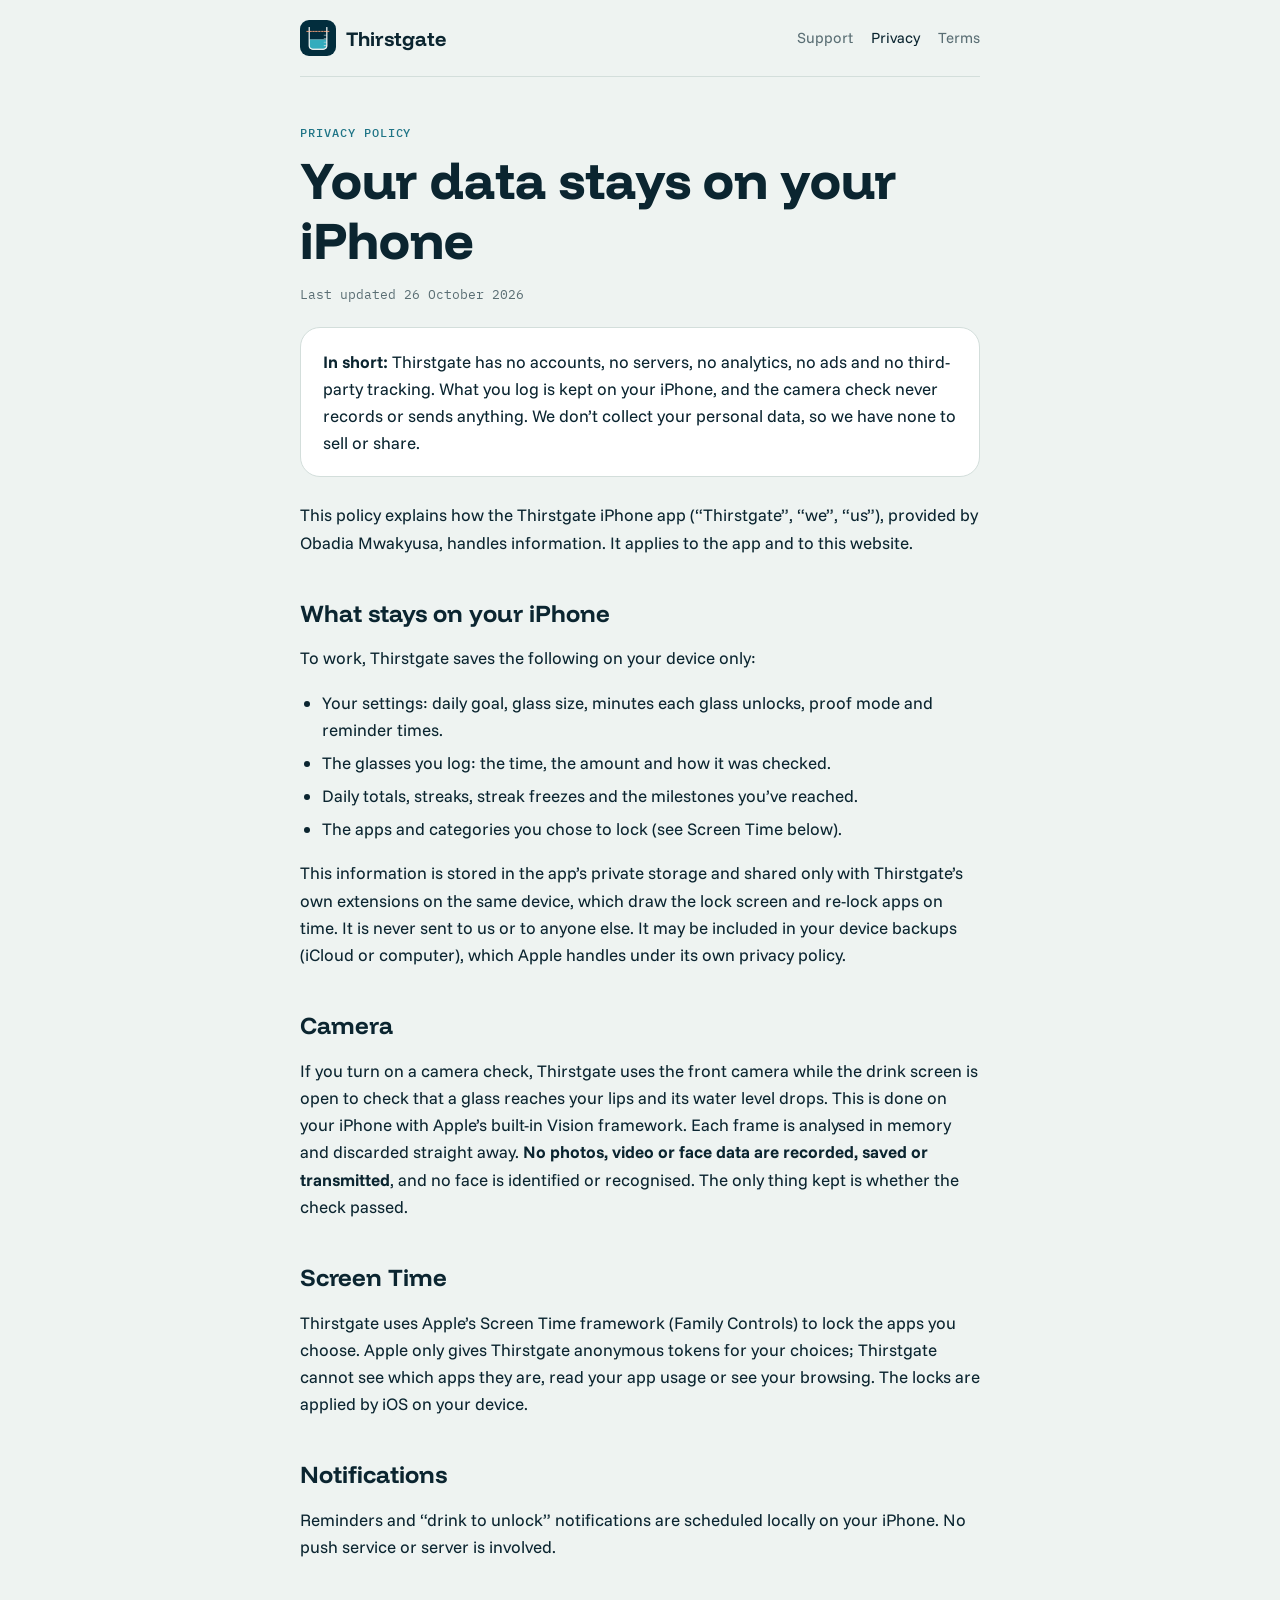
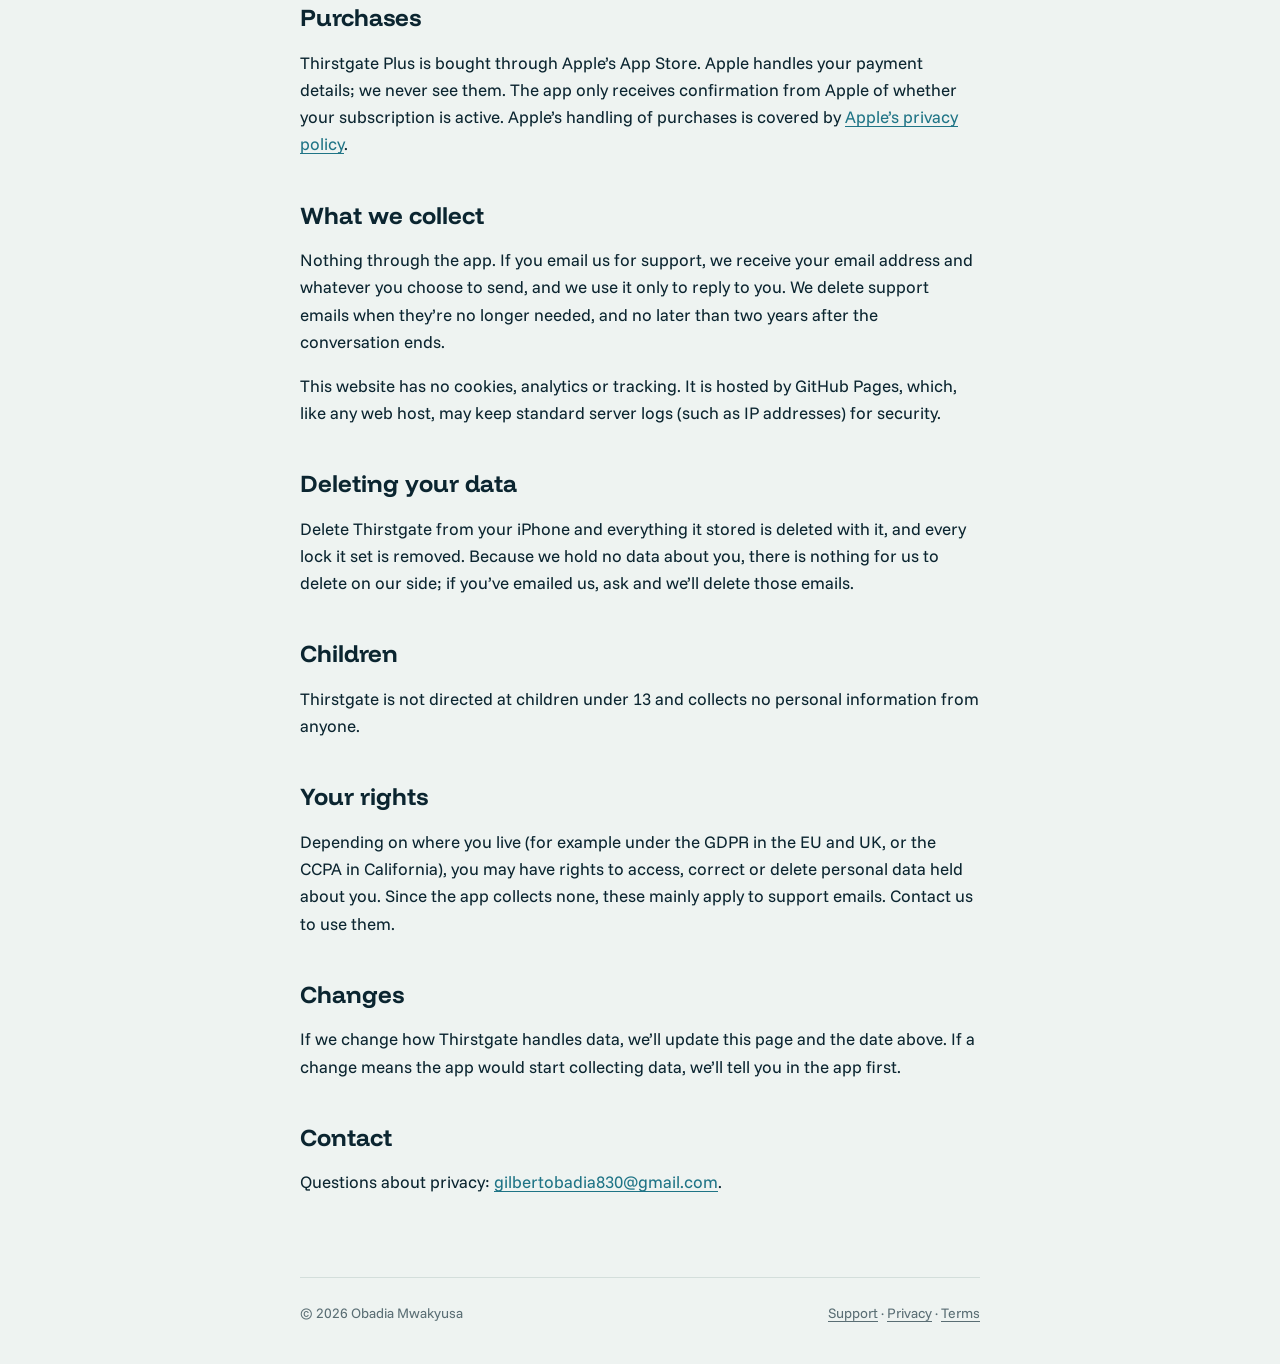
==== privacy.html @ 82e7d53f "Thirstgate website: home, support, privacy and terms Co-Authored-By: Claude Opus 5.5 <noreply@anthro" ====
<!doctype html>
<html lang="en">
<head>
  <meta charset="utf-8">
  <meta name="viewport" content="width=device-width, initial-scale=1">
  <title>Thirstgate Privacy</title>
  <meta name="description" content="Thirstgate’s privacy policy. Your data stays on your iPhone.">
  <link rel="icon" href="icon.png">
  <link rel="preconnect" href="https://fonts.googleapis.com">
  <link rel="preconnect" href="https://fonts.gstatic.com" crossorigin>
  <link href="https://fonts.googleapis.com/css2?family=Funnel+Display:wght@500;700;800&family=Funnel+Sans:wght@400;600&family=IBM+Plex+Mono:wght@500&display=swap" rel="stylesheet">
  <link rel="stylesheet" href="style.css">
</head>
<body>
  <div class="wrap">
    <header class="site">
      <a class="brand" href="./"><img src="icon.png" alt="">Thirstgate</a>
      <nav>
        <a href="support.html">Support</a>
        <a href="privacy.html" aria-current="page">Privacy</a>
        <a href="terms.html">Terms</a>
      </nav>
    </header>

    <main>
      <p class="eyebrow">Privacy policy</p>
      <h1>Your data stays on your iPhone</h1>
      <p class="updated">Last updated 26 October 2026</p>

      <div class="card">
        <p><strong>In short:</strong> Thirstgate has no accounts, no servers, no analytics, no ads and no third-party tracking. What you log is kept on your iPhone, and the camera check never records or sends anything. We don’t collect your personal data, so we have none to sell or share.</p>
      </div>

      <p>This policy explains how the Thirstgate iPhone app (“Thirstgate”, “we”, “us”), provided by Obadia Mwakyusa, handles information. It applies to the app and to this website.</p>

      <h2>What stays on your iPhone</h2>
      <p>To work, Thirstgate saves the following on your device only:</p>
      <ul>
        <li>Your settings: daily goal, glass size, minutes each glass unlocks, proof mode and reminder times.</li>
        <li>The glasses you log: the time, the amount and how it was checked.</li>
        <li>Daily totals, streaks, streak freezes and the milestones you’ve reached.</li>
        <li>The apps and categories you chose to lock (see Screen Time below).</li>
      </ul>
      <p>This information is stored in the app’s private storage and shared only with Thirstgate’s own extensions on the same device, which draw the lock screen and re-lock apps on time. It is never sent to us or to anyone else. It may be included in your device backups (iCloud or computer), which Apple handles under its own privacy policy.</p>

      <h2>Camera</h2>
      <p>If you turn on a camera check, Thirstgate uses the front camera while the drink screen is open to check that a glass reaches your lips and its water level drops. This is done on your iPhone with Apple’s built-in Vision framework. Each frame is analysed in memory and discarded straight away. <strong>No photos, video or face data are recorded, saved or transmitted</strong>, and no face is identified or recognised. The only thing kept is whether the check passed.</p>

      <h2>Screen Time</h2>
      <p>Thirstgate uses Apple’s Screen Time framework (Family Controls) to lock the apps you choose. Apple only gives Thirstgate anonymous tokens for your choices; Thirstgate cannot see which apps they are, read your app usage or see your browsing. The locks are applied by iOS on your device.</p>

      <h2>Notifications</h2>
      <p>Reminders and “drink to unlock” notifications are scheduled locally on your iPhone. No push service or server is involved.</p>

      <h2>Purchases</h2>
      <p>Thirstgate Plus is bought through Apple’s App Store. Apple handles your payment details; we never see them. The app only receives confirmation from Apple of whether your subscription is active. Apple’s handling of purchases is covered by <a href="https://www.apple.com/legal/privacy/">Apple’s privacy policy</a>.</p>

      <h2>What we collect</h2>
      <p>Nothing through the app. If you email us for support, we receive your email address and whatever you choose to send, and we use it only to reply to you. We delete support emails when they’re no longer needed, and no later than two years after the conversation ends.</p>
      <p>This website has no cookies, analytics or tracking. It is hosted by GitHub Pages, which, like any web host, may keep standard server logs (such as IP addresses) for security.</p>

      <h2>Deleting your data</h2>
      <p>Delete Thirstgate from your iPhone and everything it stored is deleted with it, and every lock it set is removed. Because we hold no data about you, there is nothing for us to delete on our side; if you’ve emailed us, ask and we’ll delete those emails.</p>

      <h2>Children</h2>
      <p>Thirstgate is not directed at children under 13 and collects no personal information from anyone.</p>

      <h2>Your rights</h2>
      <p>Depending on where you live (for example under the GDPR in the EU and UK, or the CCPA in California), you may have rights to access, correct or delete personal data held about you. Since the app collects none, these mainly apply to support emails. Contact us to use them.</p>

      <h2>Changes</h2>
      <p>If we change how Thirstgate handles data, we’ll update this page and the date above. If a change means the app would start collecting data, we’ll tell you in the app first.</p>

      <h2>Contact</h2>
      <p>Questions about privacy: <a href="mailto:gilbertobadia830@gmail.com">gilbertobadia830@gmail.com</a>.</p>
    </main>

    <footer class="site">
      <span>© 2026 Obadia Mwakyusa</span>
      <span><a href="support.html">Support</a> · <a href="privacy.html">Privacy</a> · <a href="terms.html">Terms</a></span>
    </footer>
  </div>
</body>
</html>
---- style.css ----
:root {
  --porcelain: #EEF3F1;
  --paper: #FFFFFF;
  --ink: #0B2530;
  --muted: #5A6E74;
  --hairline: #D3DEDB;
  --water: #2E9AAE;
  --water-deep: #1F7486;
  --water-light: #7CCAD6;
  --accent: #C4421B;
  color-scheme: light;
}

@media (prefers-color-scheme: dark) {
  :root {
    --porcelain: #0B2530;
    --paper: #12313D;
    --ink: #EEF3F1;
    --muted: #9FB4B9;
    --hairline: #24485A;
    --water-deep: #7CCAD6;
    color-scheme: dark;
  }
}

* { box-sizing: border-box; }

body {
  margin: 0;
  background: var(--porcelain);
  color: var(--ink);
  font: 17px/1.6 "Funnel Sans", system-ui, -apple-system, sans-serif;
  -webkit-font-smoothing: antialiased;
}

a { color: var(--water-deep); text-underline-offset: 3px; }

.wrap { max-width: 720px; margin: 0 auto; padding: 0 20px; }

header.site {
  display: flex;
  align-items: center;
  justify-content: space-between;
  gap: 16px;
  padding: 20px 0;
  border-bottom: 1.5px solid var(--hairline);
}

.brand {
  display: flex;
  align-items: center;
  gap: 10px;
  color: inherit;
  text-decoration: none;
  font: 700 20px "Funnel Display", system-ui, sans-serif;
}

.brand img { width: 36px; height: 36px; border-radius: 9px; }

nav { display: flex; gap: 18px; flex-wrap: wrap; font-size: 15px; }
nav a { color: var(--muted); text-decoration: none; }
nav a[aria-current="page"], nav a:hover { color: var(--ink); }

main { padding: 48px 0 64px; }

.eyebrow {
  font: 500 12px "IBM Plex Mono", ui-monospace, monospace;
  letter-spacing: 0.08em;
  text-transform: uppercase;
  color: var(--water-deep);
  margin: 0 0 10px;
}

h1, h2, h3 { font-family: "Funnel Display", system-ui, sans-serif; line-height: 1.15; }
h1 { font-size: clamp(34px, 7vw, 52px); margin: 0 0 16px; font-weight: 800; }
h2 { font-size: 24px; margin: 44px 0 10px; }
h3 { font-size: 18px; margin: 26px 0 6px; }

.lede { font-size: 19px; color: var(--muted); margin: 0 0 8px; }
.updated { font: 13px "IBM Plex Mono", ui-monospace, monospace; color: var(--muted); }

.card {
  background: var(--paper);
  border: 1.5px solid var(--hairline);
  border-radius: 20px;
  padding: 20px 22px;
  margin: 24px 0;
}

.card p:first-child, .card h3:first-child { margin-top: 0; }
.card p:last-child { margin-bottom: 0; }

.button {
  display: inline-block;
  background: var(--ink);
  color: var(--porcelain);
  padding: 14px 22px;
  border-radius: 14px;
  font-weight: 600;
  text-decoration: none;
}

details {
  border-bottom: 1.5px solid var(--hairline);
  padding: 14px 0;
}
details summary { cursor: pointer; font-weight: 600; }
details p { margin: 10px 0 0; color: var(--muted); }

ul { padding-left: 22px; }
li { margin: 6px 0; }

.hero { display: grid; gap: 28px; align-items: center; }
.hero img { width: 120px; height: 120px; border-radius: 28px; box-shadow: 0 18px 40px rgba(11, 37, 48, 0.18); }

.features { display: grid; grid-template-columns: repeat(auto-fit, minmax(200px, 1fr)); gap: 12px; margin: 32px 0; }
.features .card { margin: 0; }

footer.site {
  border-top: 1.5px solid var(--hairline);
  padding: 24px 0 40px;
  font-size: 14px;
  color: var(--muted);
  display: flex;
  justify-content: space-between;
  flex-wrap: wrap;
  gap: 12px;
}
footer.site a { color: var(--muted); }
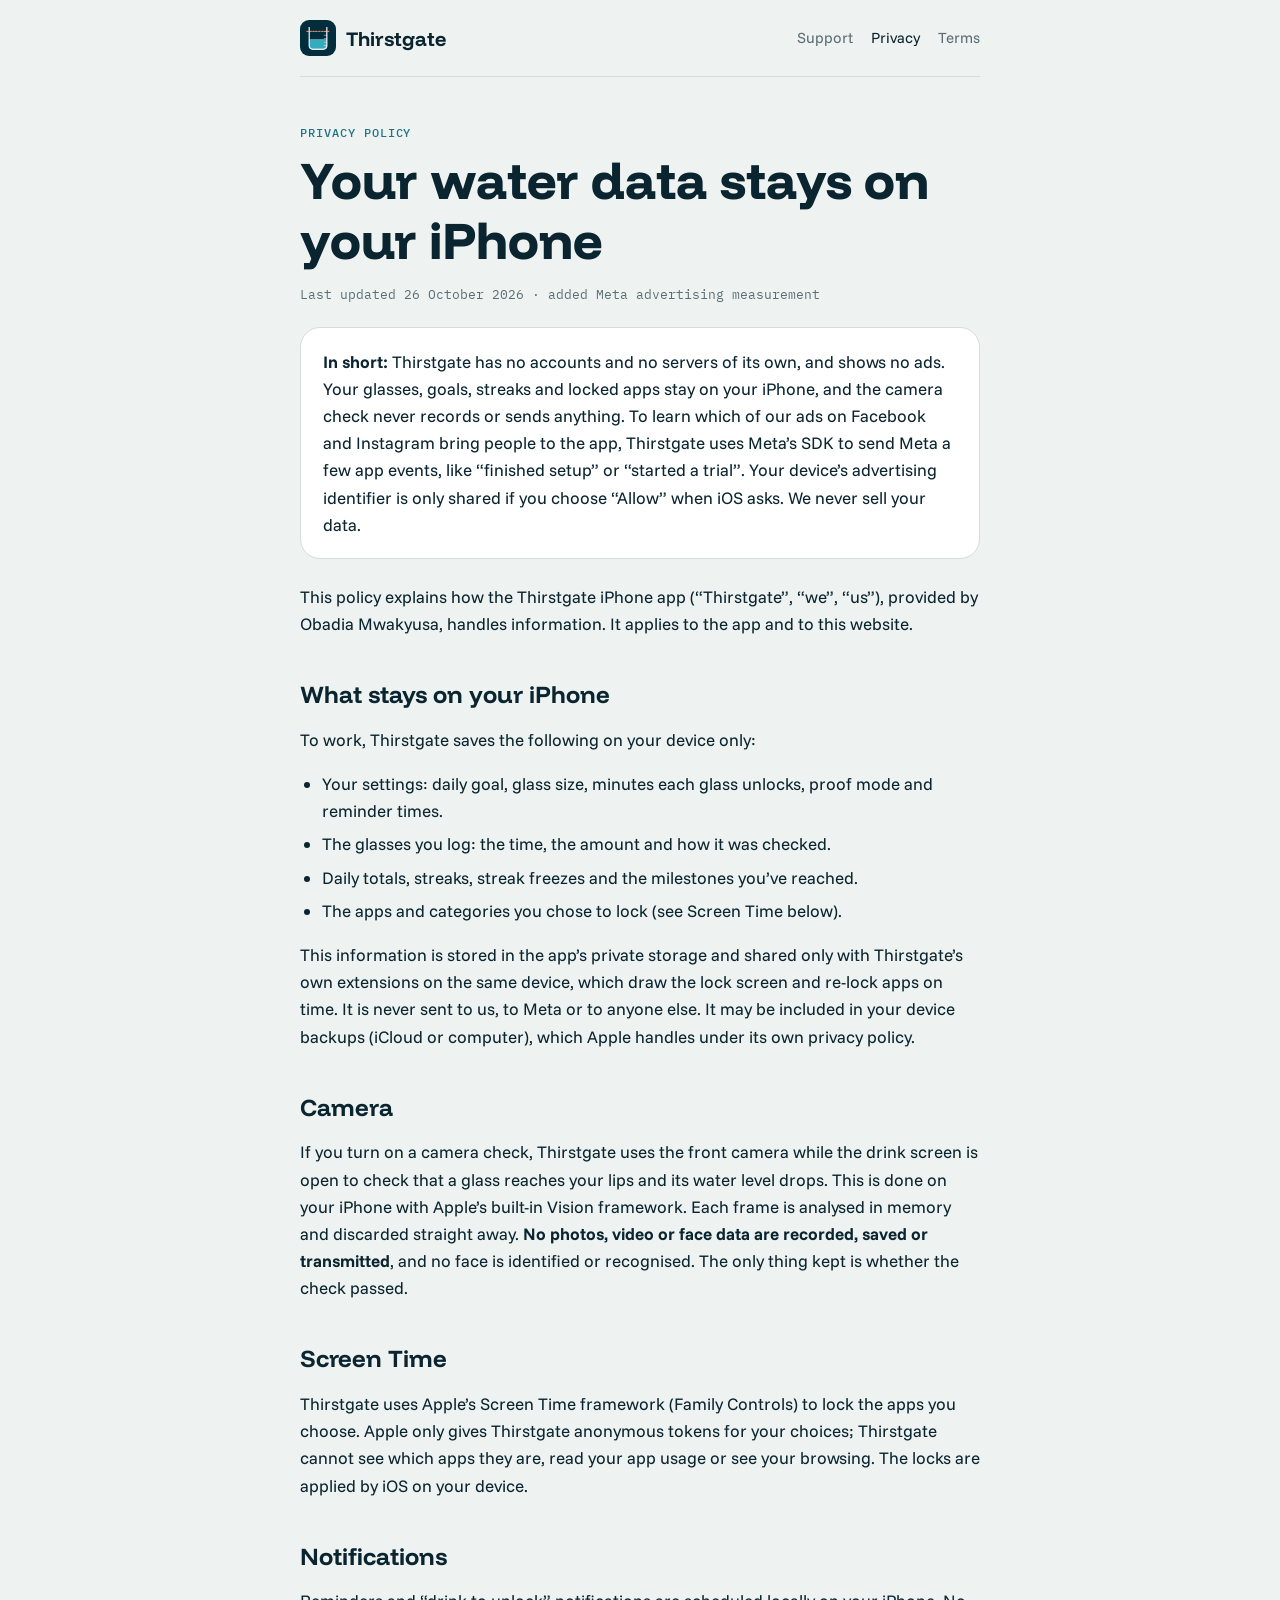
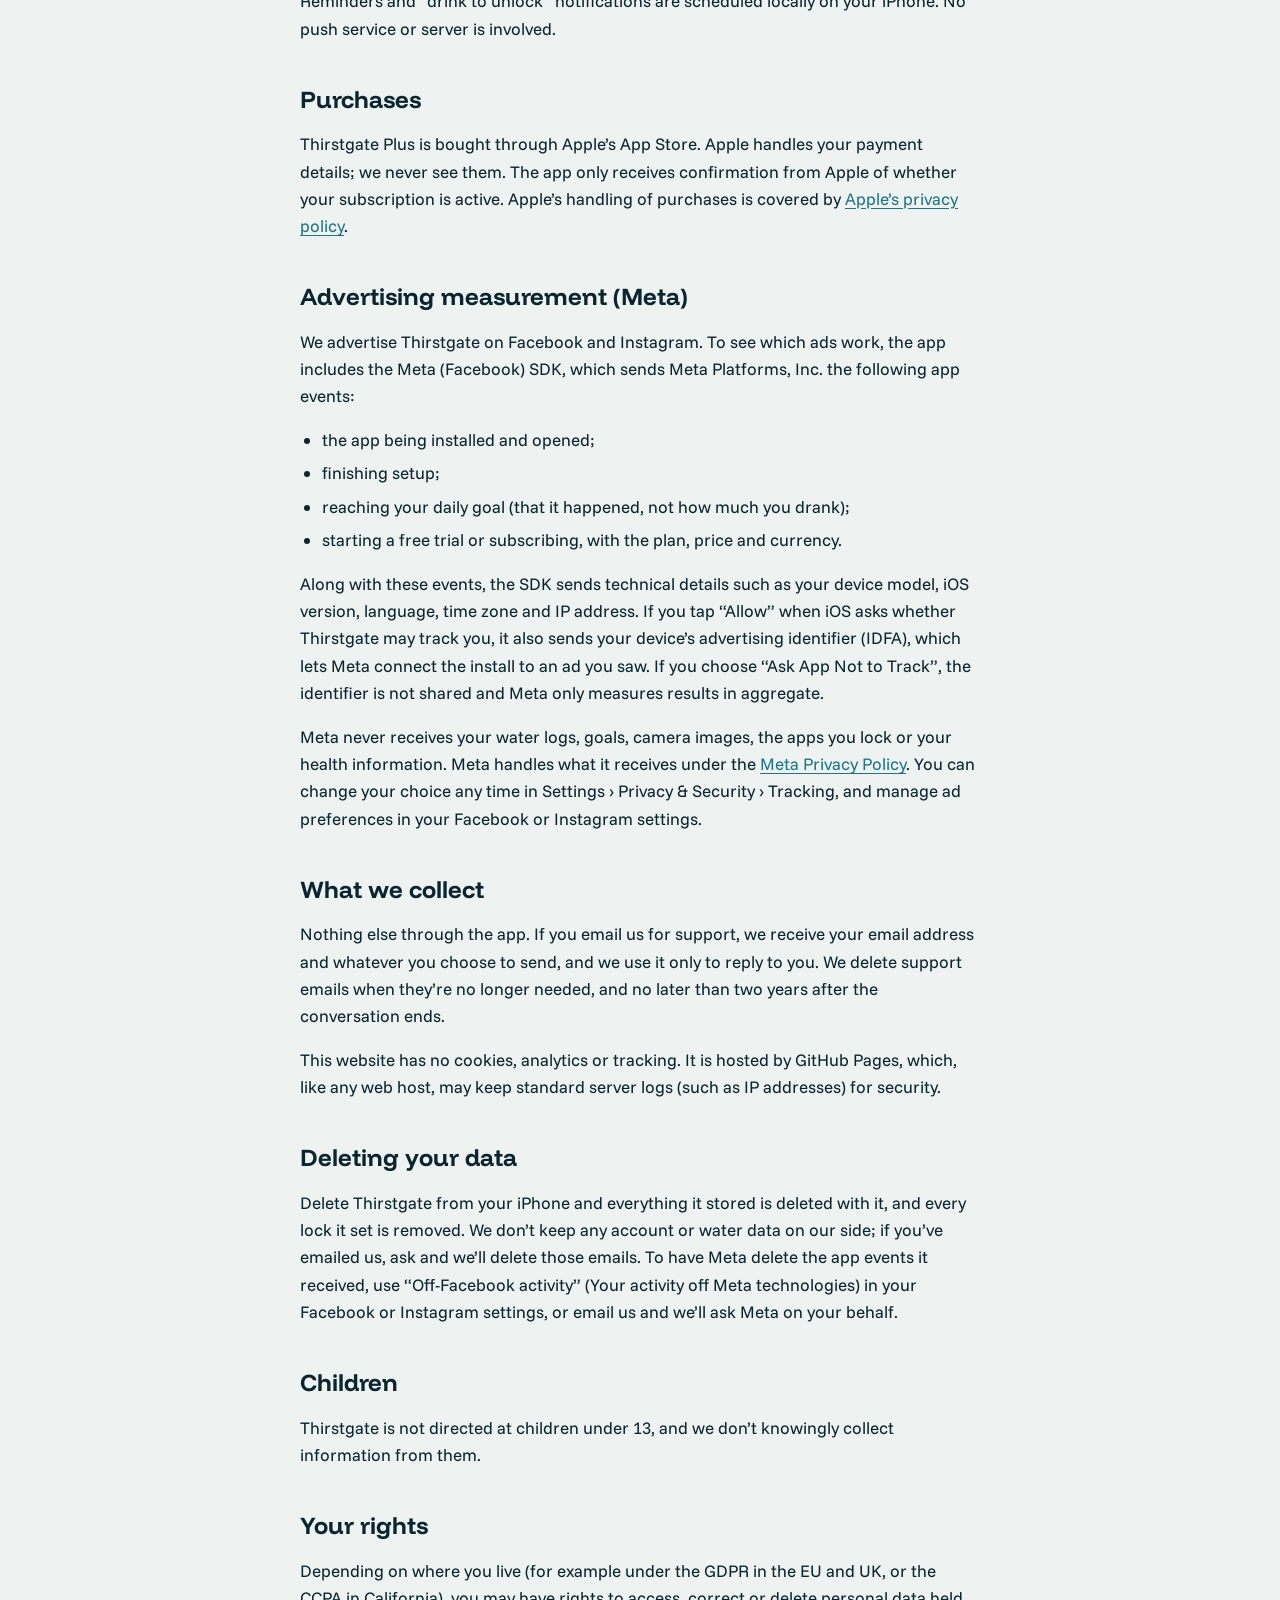
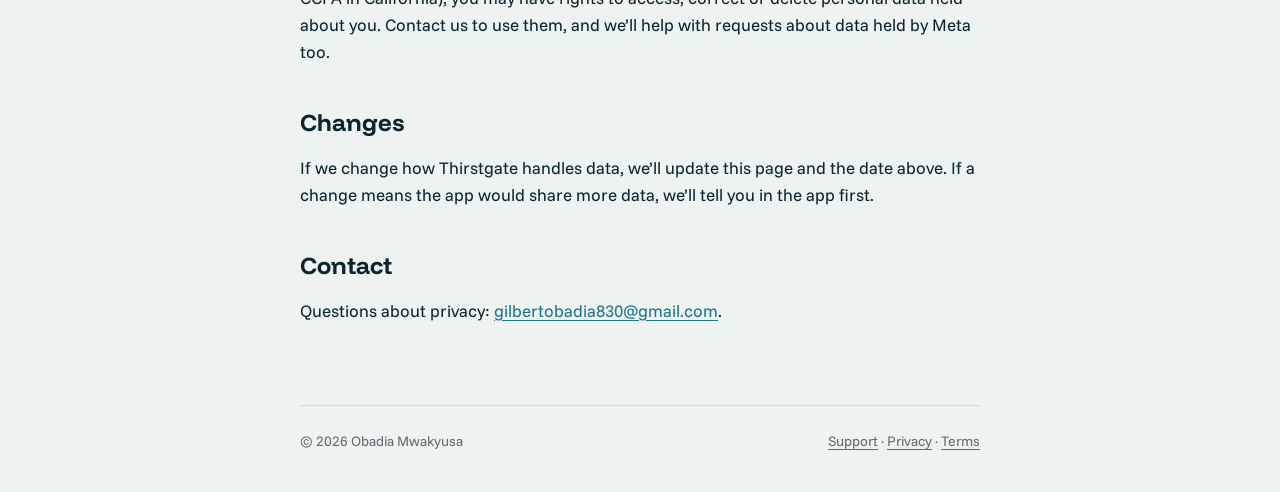
==== commit 5d156670: "Privacy policy: describe Meta ad measurement; data deletion anchor Co-Authored-By: Claude Opus 5.5 <" ====
--- a/privacy.html
+++ b/privacy.html
@@ -24,11 +24,11 @@
 
     <main>
       <p class="eyebrow">Privacy policy</p>
-      <h1>Your data stays on your iPhone</h1>
-      <p class="updated">Last updated 26 October 2026</p>
+      <h1>Your water data stays on your iPhone</h1>
+      <p class="updated">Last updated 26 October 2026 · added Meta advertising measurement</p>
 
       <div class="card">
-        <p><strong>In short:</strong> Thirstgate has no accounts, no servers, no analytics, no ads and no third-party tracking. What you log is kept on your iPhone, and the camera check never records or sends anything. We don’t collect your personal data, so we have none to sell or share.</p>
+        <p><strong>In short:</strong> Thirstgate has no accounts and no servers of its own, and shows no ads. Your glasses, goals, streaks and locked apps stay on your iPhone, and the camera check never records or sends anything. To learn which of our ads on Facebook and Instagram bring people to the app, Thirstgate uses Meta’s SDK to send Meta a few app events, like “finished setup” or “started a trial”. Your device’s advertising identifier is only shared if you choose “Allow” when iOS asks. We never sell your data.</p>
       </div>
 
       <p>This policy explains how the Thirstgate iPhone app (“Thirstgate”, “we”, “us”), provided by Obadia Mwakyusa, handles information. It applies to the app and to this website.</p>
@@ -41,7 +41,7 @@
         <li>Daily totals, streaks, streak freezes and the milestones you’ve reached.</li>
         <li>The apps and categories you chose to lock (see Screen Time below).</li>
       </ul>
-      <p>This information is stored in the app’s private storage and shared only with Thirstgate’s own extensions on the same device, which draw the lock screen and re-lock apps on time. It is never sent to us or to anyone else. It may be included in your device backups (iCloud or computer), which Apple handles under its own privacy policy.</p>
+      <p>This information is stored in the app’s private storage and shared only with Thirstgate’s own extensions on the same device, which draw the lock screen and re-lock apps on time. It is never sent to us, to Meta or to anyone else. It may be included in your device backups (iCloud or computer), which Apple handles under its own privacy policy.</p>
 
       <h2>Camera</h2>
       <p>If you turn on a camera check, Thirstgate uses the front camera while the drink screen is open to check that a glass reaches your lips and its water level drops. This is done on your iPhone with Apple’s built-in Vision framework. Each frame is analysed in memory and discarded straight away. <strong>No photos, video or face data are recorded, saved or transmitted</strong>, and no face is identified or recognised. The only thing kept is whether the check passed.</p>
@@ -55,21 +55,32 @@
       <h2>Purchases</h2>
       <p>Thirstgate Plus is bought through Apple’s App Store. Apple handles your payment details; we never see them. The app only receives confirmation from Apple of whether your subscription is active. Apple’s handling of purchases is covered by <a href="https://www.apple.com/legal/privacy/">Apple’s privacy policy</a>.</p>
 
+      <h2 id="advertising">Advertising measurement (Meta)</h2>
+      <p>We advertise Thirstgate on Facebook and Instagram. To see which ads work, the app includes the Meta (Facebook) SDK, which sends Meta Platforms, Inc. the following app events:</p>
+      <ul>
+        <li>the app being installed and opened;</li>
+        <li>finishing setup;</li>
+        <li>reaching your daily goal (that it happened, not how much you drank);</li>
+        <li>starting a free trial or subscribing, with the plan, price and currency.</li>
+      </ul>
+      <p>Along with these events, the SDK sends technical details such as your device model, iOS version, language, time zone and IP address. If you tap “Allow” when iOS asks whether Thirstgate may track you, it also sends your device’s advertising identifier (IDFA), which lets Meta connect the install to an ad you saw. If you choose “Ask App Not to Track”, the identifier is not shared and Meta only measures results in aggregate.</p>
+      <p>Meta never receives your water logs, goals, camera images, the apps you lock or your health information. Meta handles what it receives under the <a href="https://www.facebook.com/privacy/policy/">Meta Privacy Policy</a>. You can change your choice any time in Settings › Privacy &amp; Security › Tracking, and manage ad preferences in your Facebook or Instagram settings.</p>
+
       <h2>What we collect</h2>
-      <p>Nothing through the app. If you email us for support, we receive your email address and whatever you choose to send, and we use it only to reply to you. We delete support emails when they’re no longer needed, and no later than two years after the conversation ends.</p>
+      <p>Nothing else through the app. If you email us for support, we receive your email address and whatever you choose to send, and we use it only to reply to you. We delete support emails when they’re no longer needed, and no later than two years after the conversation ends.</p>
       <p>This website has no cookies, analytics or tracking. It is hosted by GitHub Pages, which, like any web host, may keep standard server logs (such as IP addresses) for security.</p>
 
-      <h2>Deleting your data</h2>
-      <p>Delete Thirstgate from your iPhone and everything it stored is deleted with it, and every lock it set is removed. Because we hold no data about you, there is nothing for us to delete on our side; if you’ve emailed us, ask and we’ll delete those emails.</p>
+      <h2 id="deleting-your-data">Deleting your data</h2>
+      <p>Delete Thirstgate from your iPhone and everything it stored is deleted with it, and every lock it set is removed. We don’t keep any account or water data on our side; if you’ve emailed us, ask and we’ll delete those emails. To have Meta delete the app events it received, use “Off-Facebook activity” (Your activity off Meta technologies) in your Facebook or Instagram settings, or email us and we’ll ask Meta on your behalf.</p>
 
       <h2>Children</h2>
-      <p>Thirstgate is not directed at children under 13 and collects no personal information from anyone.</p>
+      <p>Thirstgate is not directed at children under 13, and we don’t knowingly collect information from them.</p>
 
       <h2>Your rights</h2>
-      <p>Depending on where you live (for example under the GDPR in the EU and UK, or the CCPA in California), you may have rights to access, correct or delete personal data held about you. Since the app collects none, these mainly apply to support emails. Contact us to use them.</p>
+      <p>Depending on where you live (for example under the GDPR in the EU and UK, or the CCPA in California), you may have rights to access, correct or delete personal data held about you. Contact us to use them, and we’ll help with requests about data held by Meta too.</p>
 
       <h2>Changes</h2>
-      <p>If we change how Thirstgate handles data, we’ll update this page and the date above. If a change means the app would start collecting data, we’ll tell you in the app first.</p>
+      <p>If we change how Thirstgate handles data, we’ll update this page and the date above. If a change means the app would share more data, we’ll tell you in the app first.</p>
 
       <h2>Contact</h2>
       <p>Questions about privacy: <a href="mailto:gilbertobadia830@gmail.com">gilbertobadia830@gmail.com</a>.</p>
